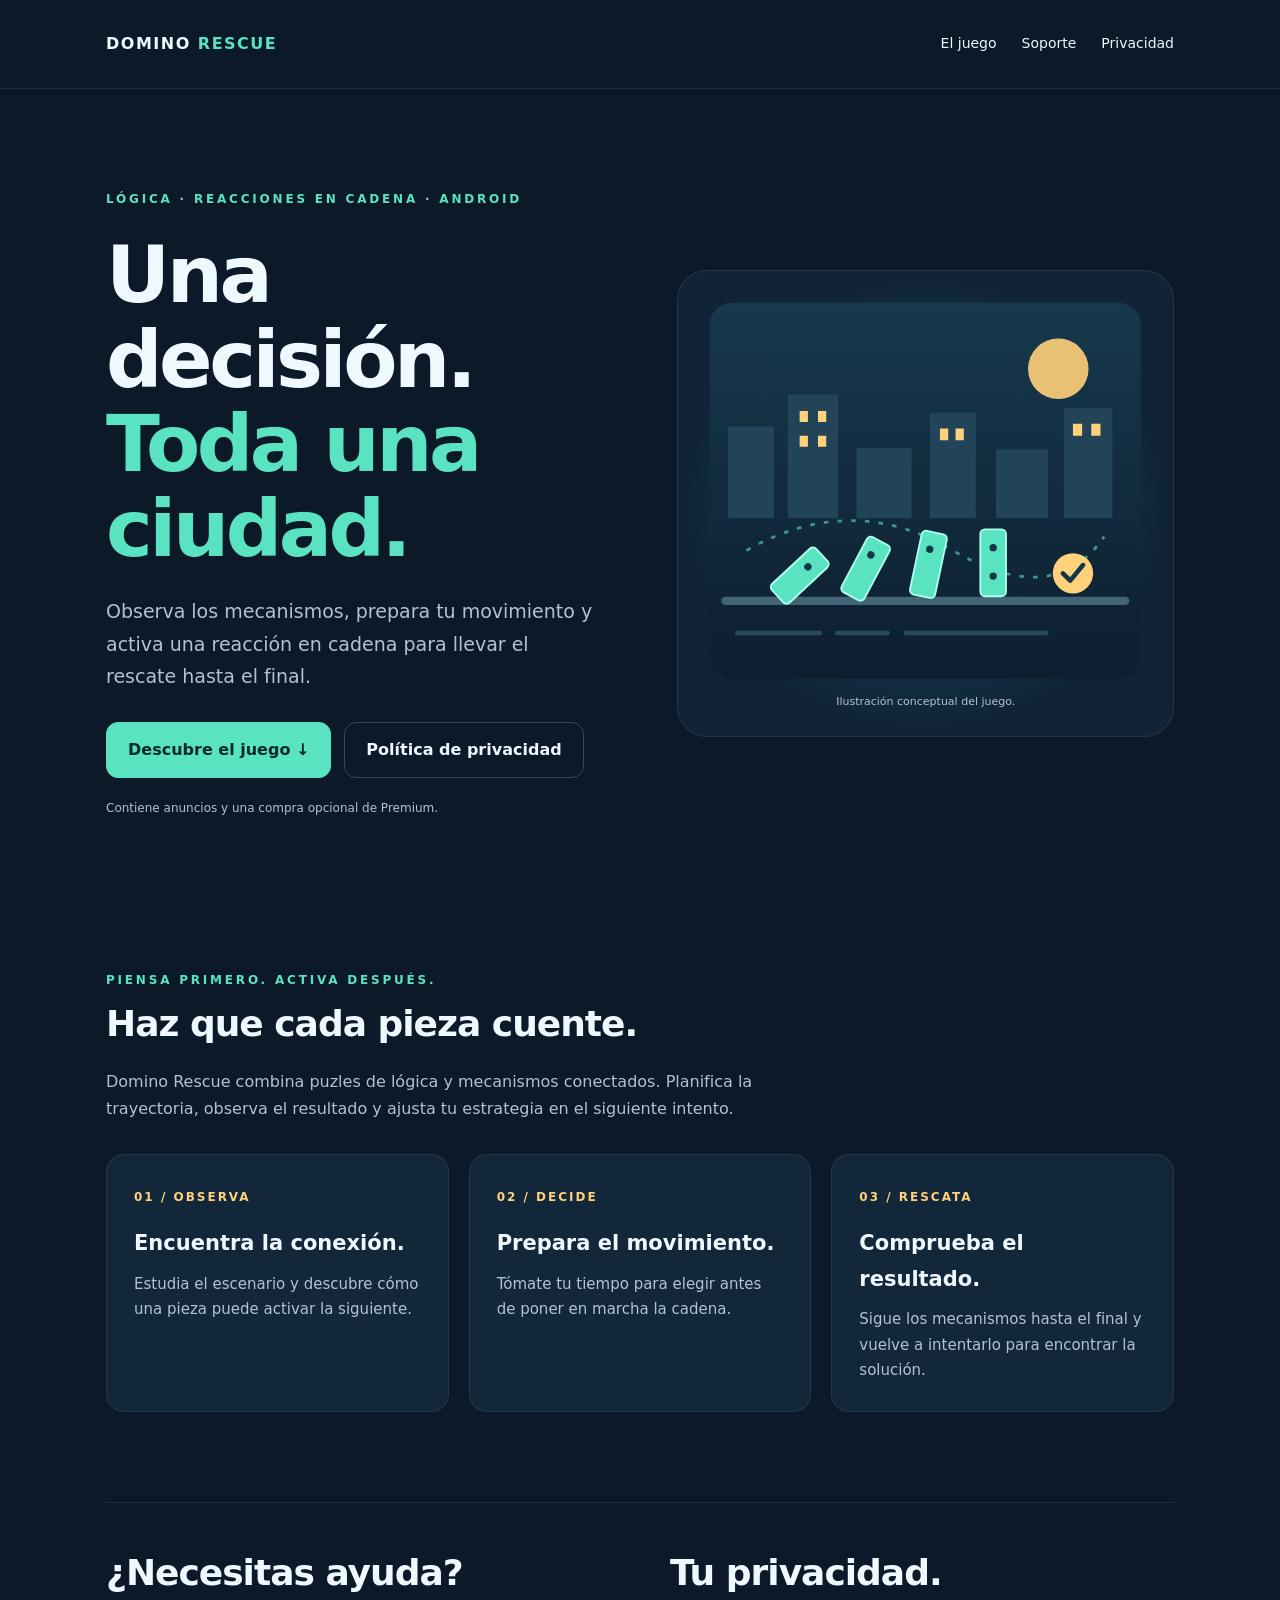
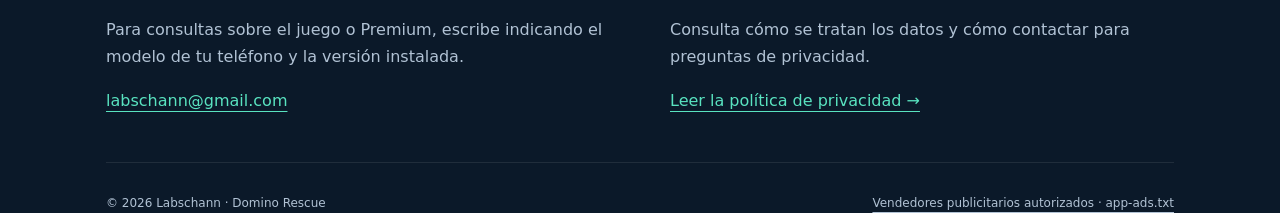
==== domino-rescue/index.html @ 5dbc419d "Publish Domino Rescue developer website with privacy and app-ads links" ====
<!doctype html>
<html lang="es">
<head>
<meta charset="utf-8"><meta name="viewport" content="width=device-width,initial-scale=1">
<title>Domino Rescue · Una decisión. Toda una ciudad.</title>
<meta name="description" content="Descubre Domino Rescue: un juego de lógica y reacciones en cadena para Android. Planifica tu movimiento y activa el rescate.">
<meta name="theme-color" content="#0b1929">
<link rel="canonical" href="https://labschann.github.io/domino-rescue/">
<style>
:root{color-scheme:dark;--bg:#0b1929;--card:#13273b;--mint:#59e3c0;--gold:#ffd17a;--text:#eff7ff;--muted:#b1c2d4}
*{box-sizing:border-box}body{margin:0;background:var(--bg);color:var(--text);font:16px/1.7 system-ui,-apple-system,"Segoe UI",sans-serif}a{color:inherit;text-underline-offset:5px}a:focus-visible{outline:3px solid var(--gold);outline-offset:6px}.wrap{max-width:1120px;margin:auto;padding:0 26px}header{border-bottom:1px solid #ffffff16}nav{min-height:88px;display:flex;align-items:center;justify-content:space-between;gap:22px}.brand{text-decoration:none;font-weight:850;letter-spacing:1.5px}.brand span{color:var(--mint)}.navlinks{display:flex;gap:25px;font-size:14px}.navlinks a{text-decoration:none}.hero{display:grid;grid-template-columns:1.05fr 1fr;gap:50px;align-items:center;padding:88px 0 68px}.tag{color:var(--mint);text-transform:uppercase;font-size:12px;letter-spacing:2.8px;font-weight:750}h1{font-size:clamp(46px,6.3vw,79px);line-height:1.07;letter-spacing:-3.5px;margin:24px 0}h1 em{font-style:normal;color:var(--mint)}.lead{color:var(--muted);font-size:19px;max-width:490px}.actions{display:flex;flex-wrap:wrap;gap:13px;margin-top:30px}.btn{display:inline-block;text-decoration:none;background:var(--mint);color:#082a28;font-weight:750;border:1px solid var(--mint);border-radius:12px;padding:13px 21px}.btn.alt{background:transparent;color:var(--text);border-color:#ffffff30}.note{color:var(--muted);font-size:12px;margin-top:20px}.art{background:radial-gradient(ellipse at center,#1b4a59,#102337 70%);border:1px solid #ffffff16;border-radius:30px;padding:18px}.art svg{width:100%;height:auto;display:block}.art p{font-size:11px;text-align:center;color:var(--muted);margin:0 0 6px}.section{padding:60px 0}h2{font-size:36px;letter-spacing:-1px;line-height:1.2;margin:0 0 22px}.intro{color:var(--muted);max-width:650px}.grid{display:grid;grid-template-columns:repeat(3,1fr);gap:20px;margin-top:32px}.card{background:var(--card);padding:27px;border:1px solid #ffffff13;border-radius:18px}.number{color:var(--gold);font-size:12px;font-weight:800;letter-spacing:2px}.card h3{font-size:21px;margin:17px 0 10px}.card p{color:var(--muted);font-size:15px;margin:0}.support{border-block:1px solid #ffffff16;display:grid;grid-template-columns:1fr 1fr;gap:60px;padding:48px 0;margin:30px 0}.support p{color:var(--muted)}.support a{color:var(--mint)}footer{padding:22px 0 35px;color:var(--muted);font-size:12px;display:flex;justify-content:space-between;flex-wrap:wrap;gap:20px}.skip{position:absolute;top:-80px;left:16px;background:white;color:black;padding:12px}.skip:focus{top:10px}
@media(max-width:760px){.hero{grid-template-columns:1fr;padding:48px 0 30px;gap:30px}h1{letter-spacing:-2px}.grid,.support{grid-template-columns:1fr}.support{gap:25px}.navlinks{gap:16px;font-size:12px}.brand{font-size:13px}.section{padding:38px 0}.art{max-width:500px;width:100%;margin:auto}h2{font-size:30px}}
</style>
</head>
<body>
<a class="skip" href="#contenido">Ir al contenido</a>
<header><nav class="wrap" aria-label="Navegación principal"><a class="brand" href="./">DOMINO <span>RESCUE</span></a><div class="navlinks"><a href="#juego">El juego</a><a href="#soporte">Soporte</a><a href="https://labschann.github.io/domino-rescue-privacidad/">Privacidad</a></div></nav></header>
<main id="contenido" class="wrap">
<section class="hero"><div><p class="tag">Lógica · Reacciones en cadena · Android</p><h1>Una decisión.<br><em>Toda una ciudad.</em></h1><p class="lead">Observa los mecanismos, prepara tu movimiento y activa una reacción en cadena para llevar el rescate hasta el final.</p><div class="actions"><a class="btn" href="#juego">Descubre el juego ↓</a><a class="btn alt" href="https://labschann.github.io/domino-rescue-privacidad/">Política de privacidad</a></div><p class="note">Contiene anuncios y una compra opcional de Premium.</p></div>
<div class="art"><svg viewBox="0 0 500 440" role="img" aria-labelledby="art-title"><title id="art-title">Ilustración de una cadena de dominós que ilumina una ciudad</title><defs><linearGradient id="sky" x2="0" y2="1"><stop stop-color="#17394d"/><stop offset="1" stop-color="#0d1e30"/></linearGradient></defs><rect x="15" y="15" width="470" height="410" rx="24" fill="url(#sky)"/><circle cx="395" cy="87" r="33" fill="#ffd17a" opacity=".9"/><g fill="#224458"><path d="M35 250V150h50v100h15V115h55v135h20V173h60v77h20V135h50v115h22V175h57v75h17V130h53v120z"/></g><g fill="#ffd17a"><path d="M113 133h9v12h-9zm20 0h9v12h-9zm-20 27h9v12h-9zm20 0h9v12h-9zm133-8h9v13h-9zm17 0h9v13h-9zm128-5h10v13h-10zm20 0h10v13h-10z"/></g><path d="M32 340H468" stroke="#426575" stroke-width="9" stroke-linecap="round"/><path d="M55 285Q170 220 280 285T445 270" fill="none" stroke="#59e3c0" stroke-width="3" stroke-dasharray="5 10" opacity=".6"/><g fill="#59e3c0" stroke="#b0ffeb" stroke-width="2"><rect x="75" y="269" width="28" height="66" rx="5" transform="rotate(47 89 335)"/><rect x="155" y="267" width="28" height="68" rx="5" transform="rotate(28 169 335)"/><rect x="232" y="264" width="28" height="71" rx="5" transform="rotate(12 246 335)"/><rect x="310" y="262" width="28" height="73" rx="5"/></g><g fill="#12364a"><circle cx="88" cy="289" r="4" transform="rotate(47 89 335)"/><circle cx="167" cy="285" r="4" transform="rotate(28 169 335)"/><circle cx="244" cy="283" r="4" transform="rotate(12 246 335)"/><circle cx="324" cy="282" r="4"/><circle cx="324" cy="313" r="4"/></g><circle cx="411" cy="310" r="22" fill="#ffd17a"/><path d="m400 310 8 8 14-17" fill="none" stroke="#12364a" stroke-width="5" stroke-linecap="round" stroke-linejoin="round"/><path d="M45 375h90m19 0h55m20 0h153" stroke="#284b5b" stroke-width="5" stroke-linecap="round"/></svg><p>Ilustración conceptual del juego.</p></div></section>
<section id="juego" class="section"><p class="tag">Piensa primero. Activa después.</p><h2>Haz que cada pieza cuente.</h2><p class="intro">Domino Rescue combina puzles de lógica y mecanismos conectados. Planifica la trayectoria, observa el resultado y ajusta tu estrategia en el siguiente intento.</p><div class="grid"><article class="card"><span class="number">01 / OBSERVA</span><h3>Encuentra la conexión.</h3><p>Estudia el escenario y descubre cómo una pieza puede activar la siguiente.</p></article><article class="card"><span class="number">02 / DECIDE</span><h3>Prepara el movimiento.</h3><p>Tómate tu tiempo para elegir antes de poner en marcha la cadena.</p></article><article class="card"><span class="number">03 / RESCATA</span><h3>Comprueba el resultado.</h3><p>Sigue los mecanismos hasta el final y vuelve a intentarlo para encontrar la solución.</p></article></div></section>
<section id="soporte" class="support"><div><h2>¿Necesitas ayuda?</h2><p>Para consultas sobre el juego o Premium, escribe indicando el modelo de tu teléfono y la versión instalada.</p><a href="mailto:labschann@gmail.com">labschann@gmail.com</a></div><div><h2>Tu privacidad.</h2><p>Consulta cómo se tratan los datos y cómo contactar para preguntas de privacidad.</p><a href="https://labschann.github.io/domino-rescue-privacidad/">Leer la política de privacidad →</a></div></section>
</main><footer class="wrap"><span>© 2026 Labschann · Domino Rescue</span><a href="/app-ads.txt">Vendedores publicitarios autorizados · app-ads.txt</a></footer>
</body></html>
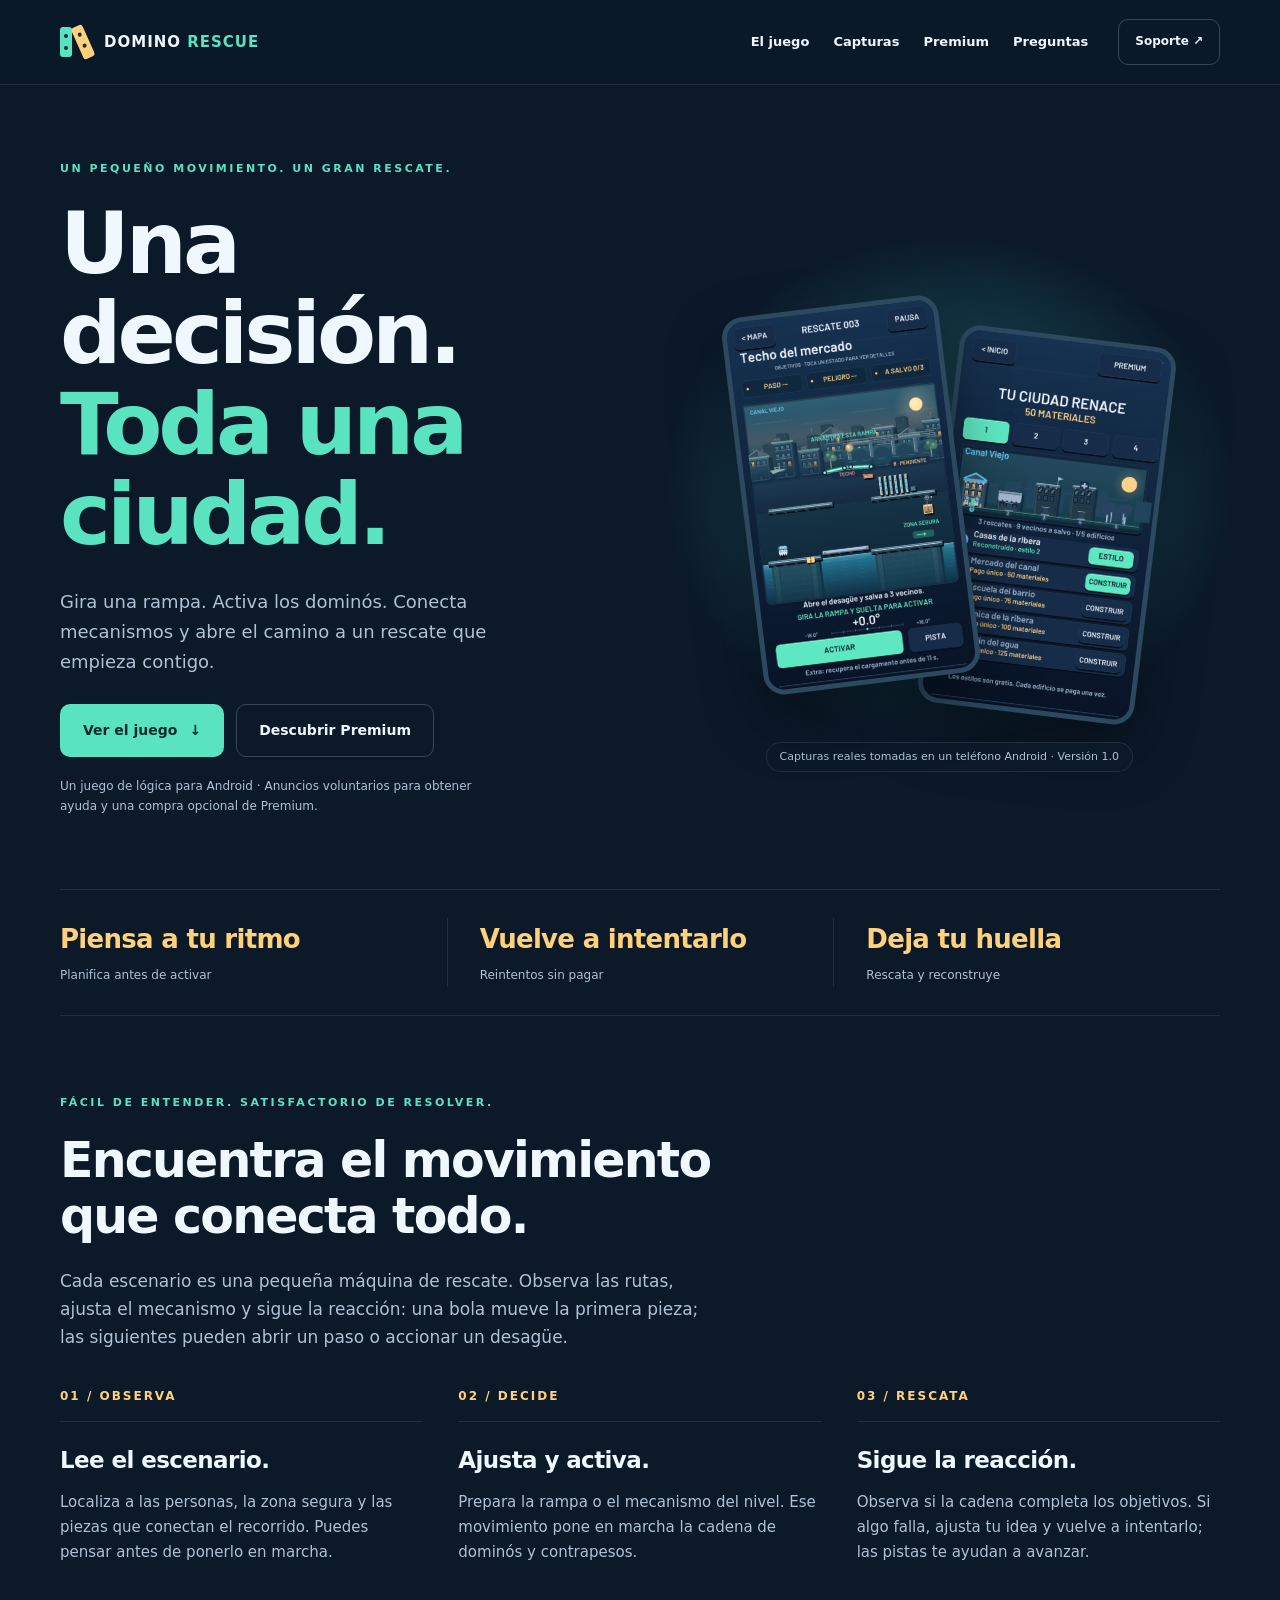
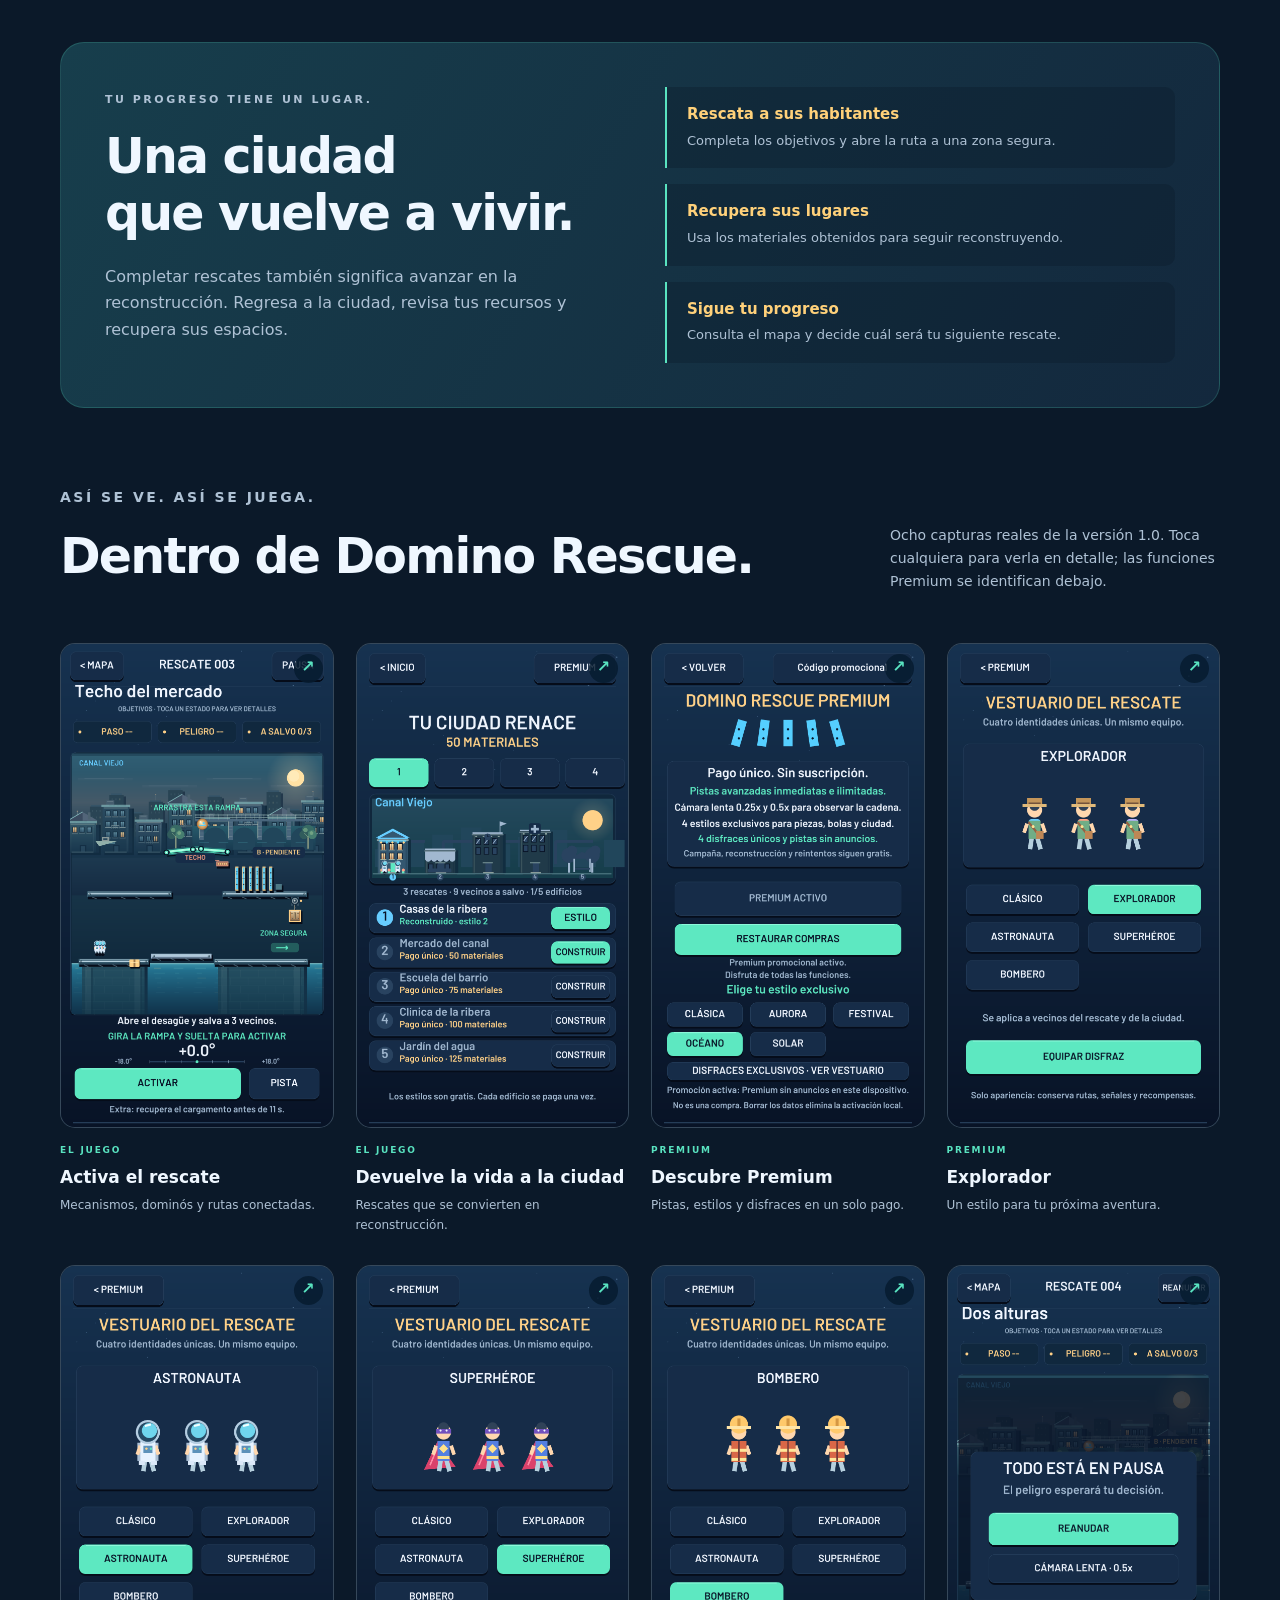
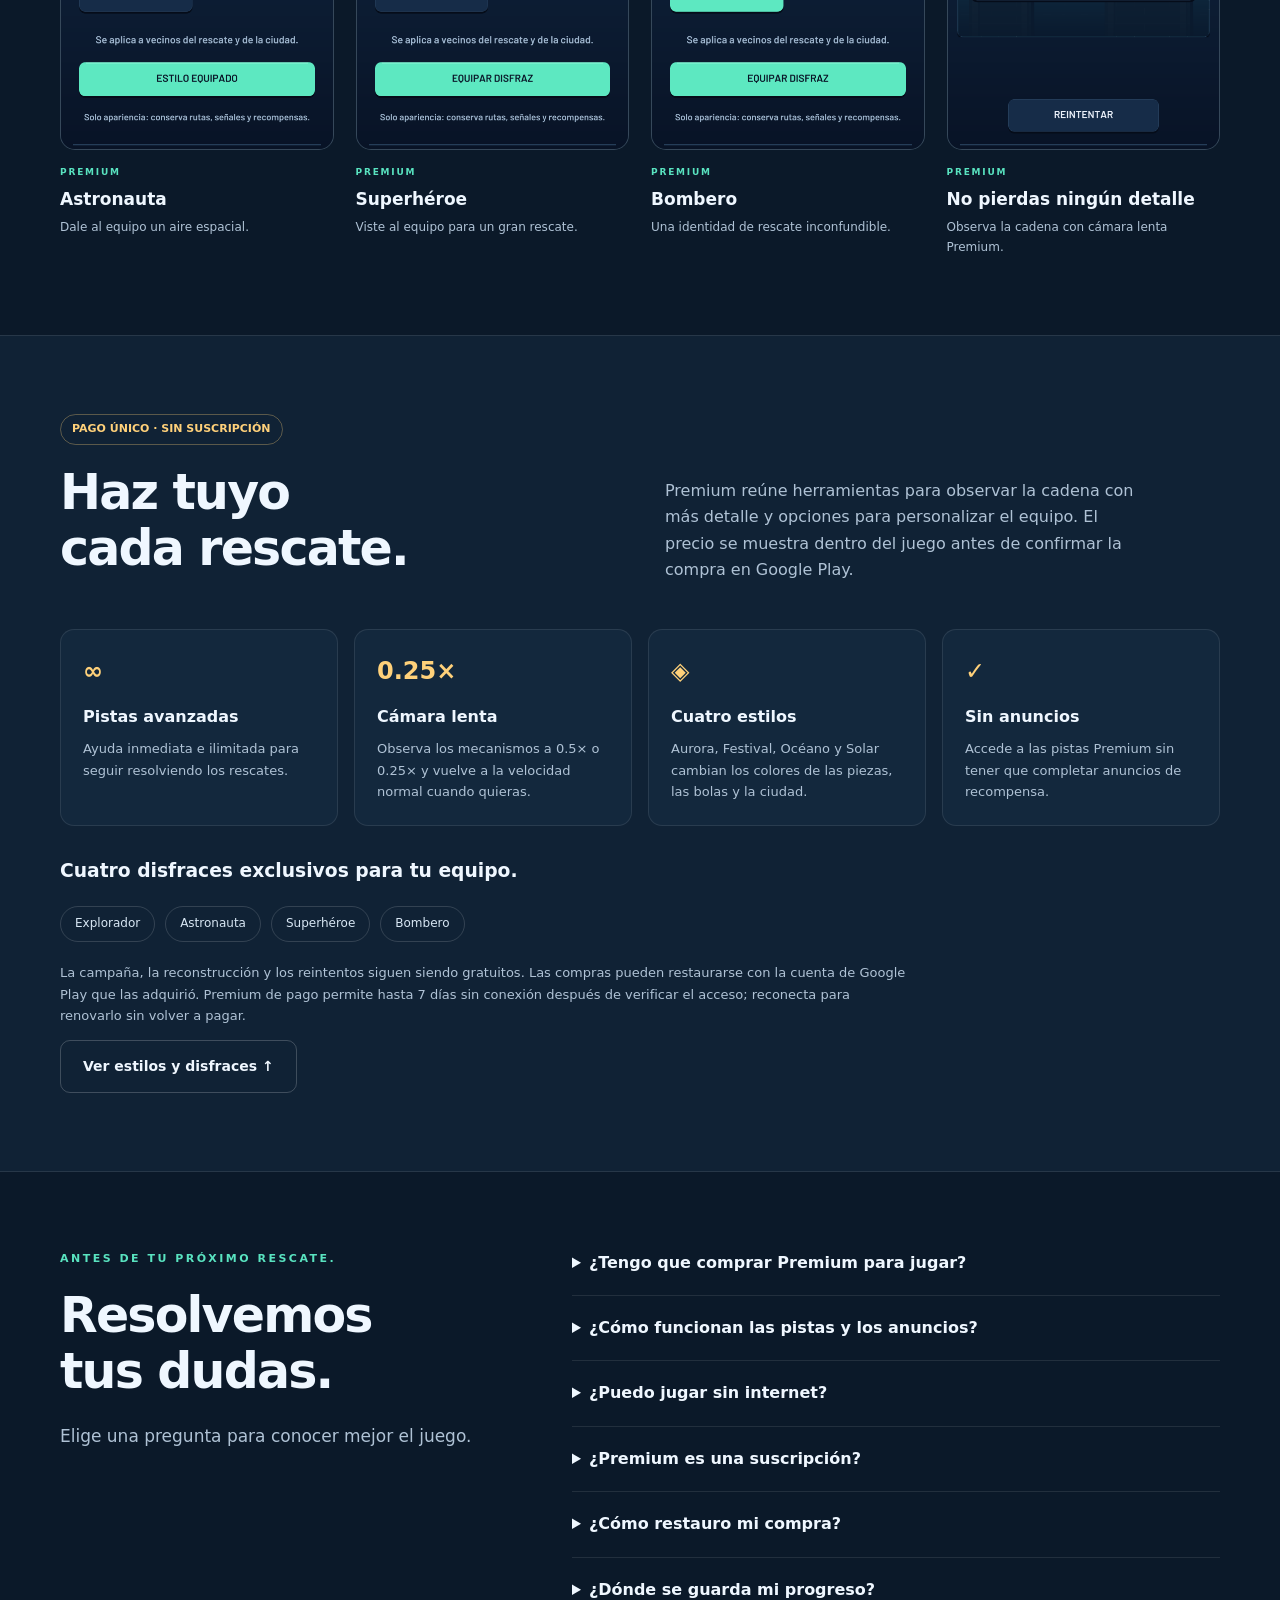
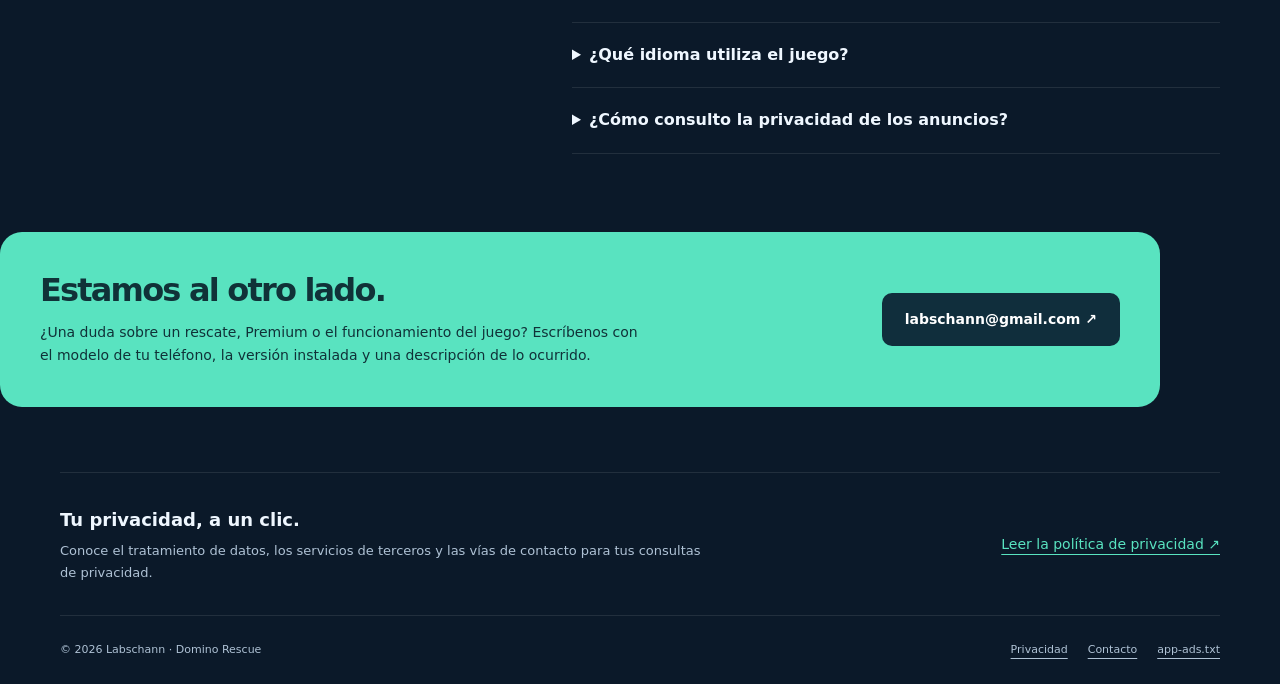
==== commit 3ba1e660: "Complete Domino Rescue website with eight real screenshots, Premium, support and FAQ" ====
--- a/domino-rescue/index.html
+++ b/domino-rescue/index.html
@@ -1,24 +1,37 @@
 <!doctype html>
-<html lang="es">
-<head>
-<meta charset="utf-8"><meta name="viewport" content="width=device-width,initial-scale=1">
+<html lang="es"><head><meta charset="utf-8"><meta name="viewport" content="width=device-width,initial-scale=1">
 <title>Domino Rescue · Una decisión. Toda una ciudad.</title>
-<meta name="description" content="Descubre Domino Rescue: un juego de lógica y reacciones en cadena para Android. Planifica tu movimiento y activa el rescate.">
-<meta name="theme-color" content="#0b1929">
-<link rel="canonical" href="https://labschann.github.io/domino-rescue/">
+<meta name="description" content="Conoce Domino Rescue para Android: puzles con reacciones en cadena, rescates y reconstrucción. Mira capturas reales y descubre sus estilos y disfraces Premium.">
+<meta name="theme-color" content="#0b1929"><link rel="canonical" href="https://labschann.github.io/domino-rescue/">
+<meta property="og:title" content="Domino Rescue · Una decisión. Toda una ciudad."><meta property="og:description" content="Planifica el movimiento. Activa la cadena. Completa el rescate."><meta property="og:type" content="website"><meta property="og:url" content="https://labschann.github.io/domino-rescue/"><meta property="og:image" content="https://labschann.github.io/domino-rescue/assets/01-rescate.png">
 <style>
-:root{color-scheme:dark;--bg:#0b1929;--card:#13273b;--mint:#59e3c0;--gold:#ffd17a;--text:#eff7ff;--muted:#b1c2d4}
-*{box-sizing:border-box}body{margin:0;background:var(--bg);color:var(--text);font:16px/1.7 system-ui,-apple-system,"Segoe UI",sans-serif}a{color:inherit;text-underline-offset:5px}a:focus-visible{outline:3px solid var(--gold);outline-offset:6px}.wrap{max-width:1120px;margin:auto;padding:0 26px}header{border-bottom:1px solid #ffffff16}nav{min-height:88px;display:flex;align-items:center;justify-content:space-between;gap:22px}.brand{text-decoration:none;font-weight:850;letter-spacing:1.5px}.brand span{color:var(--mint)}.navlinks{display:flex;gap:25px;font-size:14px}.navlinks a{text-decoration:none}.hero{display:grid;grid-template-columns:1.05fr 1fr;gap:50px;align-items:center;padding:88px 0 68px}.tag{color:var(--mint);text-transform:uppercase;font-size:12px;letter-spacing:2.8px;font-weight:750}h1{font-size:clamp(46px,6.3vw,79px);line-height:1.07;letter-spacing:-3.5px;margin:24px 0}h1 em{font-style:normal;color:var(--mint)}.lead{color:var(--muted);font-size:19px;max-width:490px}.actions{display:flex;flex-wrap:wrap;gap:13px;margin-top:30px}.btn{display:inline-block;text-decoration:none;background:var(--mint);color:#082a28;font-weight:750;border:1px solid var(--mint);border-radius:12px;padding:13px 21px}.btn.alt{background:transparent;color:var(--text);border-color:#ffffff30}.note{color:var(--muted);font-size:12px;margin-top:20px}.art{background:radial-gradient(ellipse at center,#1b4a59,#102337 70%);border:1px solid #ffffff16;border-radius:30px;padding:18px}.art svg{width:100%;height:auto;display:block}.art p{font-size:11px;text-align:center;color:var(--muted);margin:0 0 6px}.section{padding:60px 0}h2{font-size:36px;letter-spacing:-1px;line-height:1.2;margin:0 0 22px}.intro{color:var(--muted);max-width:650px}.grid{display:grid;grid-template-columns:repeat(3,1fr);gap:20px;margin-top:32px}.card{background:var(--card);padding:27px;border:1px solid #ffffff13;border-radius:18px}.number{color:var(--gold);font-size:12px;font-weight:800;letter-spacing:2px}.card h3{font-size:21px;margin:17px 0 10px}.card p{color:var(--muted);font-size:15px;margin:0}.support{border-block:1px solid #ffffff16;display:grid;grid-template-columns:1fr 1fr;gap:60px;padding:48px 0;margin:30px 0}.support p{color:var(--muted)}.support a{color:var(--mint)}footer{padding:22px 0 35px;color:var(--muted);font-size:12px;display:flex;justify-content:space-between;flex-wrap:wrap;gap:20px}.skip{position:absolute;top:-80px;left:16px;background:white;color:black;padding:12px}.skip:focus{top:10px}
-@media(max-width:760px){.hero{grid-template-columns:1fr;padding:48px 0 30px;gap:30px}h1{letter-spacing:-2px}.grid,.support{grid-template-columns:1fr}.support{gap:25px}.navlinks{gap:16px;font-size:12px}.brand{font-size:13px}.section{padding:38px 0}.art{max-width:500px;width:100%;margin:auto}h2{font-size:30px}}
-</style>
-</head>
-<body>
-<a class="skip" href="#contenido">Ir al contenido</a>
-<header><nav class="wrap" aria-label="Navegación principal"><a class="brand" href="./">DOMINO <span>RESCUE</span></a><div class="navlinks"><a href="#juego">El juego</a><a href="#soporte">Soporte</a><a href="https://labschann.github.io/domino-rescue-privacidad/">Privacidad</a></div></nav></header>
-<main id="contenido" class="wrap">
-<section class="hero"><div><p class="tag">Lógica · Reacciones en cadena · Android</p><h1>Una decisión.<br><em>Toda una ciudad.</em></h1><p class="lead">Observa los mecanismos, prepara tu movimiento y activa una reacción en cadena para llevar el rescate hasta el final.</p><div class="actions"><a class="btn" href="#juego">Descubre el juego ↓</a><a class="btn alt" href="https://labschann.github.io/domino-rescue-privacidad/">Política de privacidad</a></div><p class="note">Contiene anuncios y una compra opcional de Premium.</p></div>
-<div class="art"><svg viewBox="0 0 500 440" role="img" aria-labelledby="art-title"><title id="art-title">Ilustración de una cadena de dominós que ilumina una ciudad</title><defs><linearGradient id="sky" x2="0" y2="1"><stop stop-color="#17394d"/><stop offset="1" stop-color="#0d1e30"/></linearGradient></defs><rect x="15" y="15" width="470" height="410" rx="24" fill="url(#sky)"/><circle cx="395" cy="87" r="33" fill="#ffd17a" opacity=".9"/><g fill="#224458"><path d="M35 250V150h50v100h15V115h55v135h20V173h60v77h20V135h50v115h22V175h57v75h17V130h53v120z"/></g><g fill="#ffd17a"><path d="M113 133h9v12h-9zm20 0h9v12h-9zm-20 27h9v12h-9zm20 0h9v12h-9zm133-8h9v13h-9zm17 0h9v13h-9zm128-5h10v13h-10zm20 0h10v13h-10z"/></g><path d="M32 340H468" stroke="#426575" stroke-width="9" stroke-linecap="round"/><path d="M55 285Q170 220 280 285T445 270" fill="none" stroke="#59e3c0" stroke-width="3" stroke-dasharray="5 10" opacity=".6"/><g fill="#59e3c0" stroke="#b0ffeb" stroke-width="2"><rect x="75" y="269" width="28" height="66" rx="5" transform="rotate(47 89 335)"/><rect x="155" y="267" width="28" height="68" rx="5" transform="rotate(28 169 335)"/><rect x="232" y="264" width="28" height="71" rx="5" transform="rotate(12 246 335)"/><rect x="310" y="262" width="28" height="73" rx="5"/></g><g fill="#12364a"><circle cx="88" cy="289" r="4" transform="rotate(47 89 335)"/><circle cx="167" cy="285" r="4" transform="rotate(28 169 335)"/><circle cx="244" cy="283" r="4" transform="rotate(12 246 335)"/><circle cx="324" cy="282" r="4"/><circle cx="324" cy="313" r="4"/></g><circle cx="411" cy="310" r="22" fill="#ffd17a"/><path d="m400 310 8 8 14-17" fill="none" stroke="#12364a" stroke-width="5" stroke-linecap="round" stroke-linejoin="round"/><path d="M45 375h90m19 0h55m20 0h153" stroke="#284b5b" stroke-width="5" stroke-linecap="round"/></svg><p>Ilustración conceptual del juego.</p></div></section>
-<section id="juego" class="section"><p class="tag">Piensa primero. Activa después.</p><h2>Haz que cada pieza cuente.</h2><p class="intro">Domino Rescue combina puzles de lógica y mecanismos conectados. Planifica la trayectoria, observa el resultado y ajusta tu estrategia en el siguiente intento.</p><div class="grid"><article class="card"><span class="number">01 / OBSERVA</span><h3>Encuentra la conexión.</h3><p>Estudia el escenario y descubre cómo una pieza puede activar la siguiente.</p></article><article class="card"><span class="number">02 / DECIDE</span><h3>Prepara el movimiento.</h3><p>Tómate tu tiempo para elegir antes de poner en marcha la cadena.</p></article><article class="card"><span class="number">03 / RESCATA</span><h3>Comprueba el resultado.</h3><p>Sigue los mecanismos hasta el final y vuelve a intentarlo para encontrar la solución.</p></article></div></section>
-<section id="soporte" class="support"><div><h2>¿Necesitas ayuda?</h2><p>Para consultas sobre el juego o Premium, escribe indicando el modelo de tu teléfono y la versión instalada.</p><a href="mailto:labschann@gmail.com">labschann@gmail.com</a></div><div><h2>Tu privacidad.</h2><p>Consulta cómo se tratan los datos y cómo contactar para preguntas de privacidad.</p><a href="https://labschann.github.io/domino-rescue-privacidad/">Leer la política de privacidad →</a></div></section>
-</main><footer class="wrap"><span>© 2026 Labschann · Domino Rescue</span><a href="/app-ads.txt">Vendedores publicitarios autorizados · app-ads.txt</a></footer>
-</body></html>
+:root{color-scheme:dark;--bg:#0b1929;--card:#13283d;--mint:#59e3c0;--gold:#ffd17a;--ink:#eff7ff;--muted:#afc2d5;--line:#ffffff18}
+*{box-sizing:border-box}html{scroll-behavior:smooth;scroll-padding-top:100px}body{margin:0;background:var(--bg);color:var(--ink);font:16px/1.65 system-ui,-apple-system,"Segoe UI",sans-serif}a{color:inherit;text-underline-offset:5px}button{font:inherit}a:focus-visible,button:focus-visible,summary:focus-visible{outline:3px solid var(--gold);outline-offset:5px}.wrap{width:min(1160px,calc(100% - 56px));margin:auto}header{border-bottom:1px solid var(--line);position:sticky;top:0;background:#0b1929f5;z-index:10}.nav{min-height:84px;display:flex;align-items:center;gap:30px}.brand{display:flex;align-items:center;gap:12px;text-decoration:none;font-weight:850;font-size:15px;letter-spacing:1px;white-space:nowrap}.mark{width:32px;height:37px;display:flex;gap:5px;align-items:center}.mark i{width:12px;height:30px;border-radius:3px;background:var(--mint);position:relative}.mark i:after{content:"";position:absolute;top:7px;left:4px;width:4px;height:4px;border-radius:50%;background:#122e3f;box-shadow:0 12px #122e3f}.mark i:last-child{background:var(--gold);transform:rotate(-24deg);height:34px}.brand b{color:var(--mint)}.navlinks{display:flex;gap:24px;margin-left:auto;font-size:13px;font-weight:650}.navlinks a{text-decoration:none}.navlinks a:hover{color:var(--mint)}.nav .btn{padding:9px 16px;font-size:12px}.btn{display:inline-flex;align-items:center;justify-content:center;gap:12px;background:var(--mint);color:#082b2b;text-decoration:none;padding:14px 22px;border-radius:10px;font-size:14px;font-weight:800;border:1px solid transparent;min-height:46px;transition:transform .2s}.btn:hover{transform:translateY(-2px)}.btn.alt{background:transparent;color:var(--ink);border-color:#ffffff32}.hero{padding:75px 0 60px;display:grid;grid-template-columns:1.05fr 1fr;gap:50px;align-items:center}.eyebrow{color:var(--mint);font-size:11px;font-weight:800;text-transform:uppercase;letter-spacing:2.5px;margin:0 0 20px}h1{font-size:clamp(50px,6.8vw,86px);letter-spacing:-4px;line-height:1.05;margin:0 0 28px}h1 span{color:var(--mint)}.lead{color:var(--muted);font-size:18px;max-width:475px}.actions{display:flex;gap:12px;flex-wrap:wrap;margin-top:28px}.fine{font-size:12px;color:var(--muted);margin-top:20px;max-width:450px}.hero-art{position:relative;display:flex;align-items:center;justify-content:center;min-height:555px;isolation:isolate}.hero-art:before{content:"";position:absolute;inset:22px -10px 35px;background:radial-gradient(ellipse,#215b60 0,#123443 48%,transparent 72%);z-index:-1}.phone{border:5px solid #2c4960;border-radius:21px;overflow:hidden;box-shadow:0 25px 60px #0006;display:block;background:#102a3b}.phone img{display:block;width:100%;height:auto}.hero-art .one{width:218px;transform:rotate(-7deg);z-index:1}.hero-art .two{width:218px;transform:rotate(7deg);margin-left:-22px;margin-top:60px}.art-label{position:absolute;bottom:0;font-size:11px;color:var(--muted);border:1px solid var(--line);padding:5px 13px;border-radius:30px;background:var(--bg)}.facts{display:grid;grid-template-columns:repeat(3,1fr);border-block:1px solid var(--line);padding:28px 0}.facts div{padding-left:32px;border-left:1px solid var(--line)}.facts div:first-child{padding-left:0;border:0}.facts b{display:block;color:var(--gold);font-size:26px;letter-spacing:-.7px}.facts span{color:var(--muted);font-size:12px}.section{padding:78px 0}h2{font-size:clamp(32px,4vw,49px);line-height:1.15;letter-spacing:-1.8px;margin:0 0 22px}.intro{color:var(--muted);font-size:17px;max-width:660px}.steps{display:grid;grid-template-columns:repeat(3,1fr);gap:35px;margin-top:36px}.step .num{color:var(--gold);font-size:12px;letter-spacing:2px;font-weight:800;border-bottom:1px solid var(--line);padding-bottom:14px}.step h3{font-size:23px;letter-spacing:-.6px;margin:20px 0 10px}.step p{color:var(--muted);font-size:15px;margin:0}.city{background:linear-gradient(120deg,#173e4c,#13283d);border:1px solid #59e3c030;border-radius:24px;padding:44px;display:grid;grid-template-columns:1fr 1fr;gap:50px;align-items:center}.city p{color:var(--muted)}.city .list{display:grid;gap:16px}.city .list div{padding:15px 20px;background:#0b192955;border-left:2px solid var(--mint);border-radius:0 10px 10px 0}.city strong{color:var(--gold);display:block;font-size:15px}.city .list span{font-size:13px;color:var(--muted)}.gallery-header{display:flex;align-items:end;justify-content:space-between;gap:30px}.gallery-header p{max-width:330px;color:var(--muted);font-size:14px}.gallery{display:grid;grid-template-columns:repeat(4,minmax(0,1fr));gap:30px 22px;margin-top:36px}.gallery figure{margin:0;min-width:0}.shot{display:block;position:relative;border-radius:15px;border:1px solid #ffffff26;overflow:hidden;background:var(--card);transition:transform .2s;cursor:zoom-in}.shot:hover{transform:translateY(-5px)}.shot img{width:100%;height:auto;display:block;aspect-ratio:9/16}.zoom{position:absolute;right:10px;top:10px;width:29px;height:29px;border-radius:50%;background:#071c30d9;text-align:center;color:var(--mint);font-weight:800}.gallery small{display:block;color:var(--mint);font-size:9px;letter-spacing:1.8px;font-weight:800;margin-top:15px}.gallery h3{font-size:17px;margin:5px 0}.gallery p{font-size:12px;color:var(--muted);margin:0}.premium-band{background:#102235;border-block:1px solid var(--line)}.premium-head{display:grid;grid-template-columns:1fr 1fr;gap:50px;align-items:end}.premium-head p{color:var(--muted);max-width:480px}.pill{display:inline-block;font-size:11px;font-weight:750;border:1px solid #ffd17a50;color:var(--gold);padding:5px 11px;border-radius:30px;margin-bottom:20px}.benefits{display:grid;grid-template-columns:repeat(4,1fr);gap:16px;margin:30px 0}.benefit{border:1px solid var(--line);border-radius:14px;background:var(--card);padding:22px}.benefit .symbol{color:var(--gold);font-weight:800;font-size:24px}.benefit h3{font-size:16px;margin:12px 0 8px}.benefit p{font-size:13px;color:var(--muted);margin:0}.costumes{display:flex;gap:10px;flex-wrap:wrap;margin:20px 0}.costumes span{border:1px solid #ffffff25;padding:7px 14px;border-radius:30px;font-size:12px;color:#d8e7f4}.premium-note{font-size:13px;color:var(--muted);max-width:850px}.faq{display:grid;grid-template-columns:.8fr 1.2fr;gap:80px}.faq details{padding:19px 0;border-bottom:1px solid var(--line)}.faq details:first-child{padding-top:0}.faq summary{cursor:pointer;font-weight:650;font-size:16px}.faq details p{color:var(--muted);font-size:14px;padding-right:15px}.support{background:var(--mint);color:#103238;border-radius:22px;padding:40px;display:flex;justify-content:space-between;align-items:center;gap:35px;margin:0 0 65px}.support h2{font-size:32px;margin-bottom:12px}.support p{font-size:14px;max-width:600px;margin:0}.support .btn{background:#102e3c;color:white;white-space:nowrap}.privacy{padding:32px 0;border-top:1px solid var(--line);display:flex;justify-content:space-between;gap:30px;align-items:center}.privacy h3{font-size:18px;margin:0 0 6px}.privacy p{font-size:13px;color:var(--muted);max-width:650px;margin:0}.privacy a{color:var(--mint);font-size:14px;white-space:nowrap}footer{padding:25px 0;border-top:1px solid var(--line);color:var(--muted);font-size:11px;display:flex;justify-content:space-between;gap:20px;flex-wrap:wrap}.footlinks{display:flex;gap:20px}.skip{position:fixed;top:-80px;left:16px;z-index:30;background:white;color:black;padding:12px}.skip:focus{top:10px}dialog{max-width:95vw;max-height:95dvh;border:1px solid #ffffff30;border-radius:16px;background:var(--bg);color:var(--ink);padding:14px;box-shadow:0 30px 100px #0008}dialog::backdrop{background:#020b16e8}.dialog-top{display:flex;justify-content:space-between;gap:20px;align-items:center;margin-bottom:10px;font-size:13px}.dialog-top button{background:var(--card);color:var(--ink);border:1px solid var(--line);border-radius:8px;min-width:44px;min-height:40px;cursor:pointer}dialog img{display:block;max-height:calc(90dvh - 65px);max-width:85vw;width:auto;border-radius:5px}
+@media(max-width:1000px){.hero{gap:22px}.hero-art .one,.hero-art .two{width:185px}.hero-art{min-height:475px}.navlinks{gap:17px}.nav{gap:20px}.benefits{grid-template-columns:repeat(2,1fr)}.city{gap:28px;padding:32px}.faq{gap:40px}}@media(max-width:760px){.wrap{width:calc(100% - 36px)}.nav{min-height:74px;flex-wrap:wrap;padding:15px 0;gap:12px}.navlinks{order:3;width:100%;justify-content:space-between;gap:10px;font-size:12px}.nav>.btn{margin-left:auto;min-height:36px;padding:6px 12px}.hero{grid-template-columns:1fr;padding:44px 0 32px;gap:18px}h1{font-size:clamp(48px,12vw,76px);letter-spacing:-2.5px}.lead{font-size:16px}.hero-art{width:100%;max-width:470px;margin:auto;min-height:530px}.hero-art .one,.hero-art .two{width:45%}.art-label{font-size:10px}.facts b{font-size:20px}.facts div{padding-left:17px}.facts span{font-size:11px}.section{padding:54px 0}.steps,.city,.premium-head,.faq{grid-template-columns:1fr}.steps{gap:27px}.city{padding:28px;gap:15px}.gallery-header{display:block}.gallery-header p{max-width:none}.gallery{grid-template-columns:repeat(2,minmax(0,1fr));gap:28px 14px}.gallery h3{font-size:15px}.premium-head{gap:0}.benefits{gap:12px}.benefit{padding:18px}.faq{gap:20px}.support{flex-direction:column;align-items:flex-start;padding:28px;gap:23px;margin-bottom:40px}.support .btn{white-space:normal;max-width:100%;word-break:break-word}.privacy{align-items:flex-start;flex-direction:column;gap:16px}.nav .brand{font-size:12px}.nav .btn{font-size:11px}.fine{font-size:11px}}@media(max-width:390px){.hero-art{min-height:450px}.brand{gap:9px}.facts b{font-size:18px}.benefits{grid-template-columns:1fr}.actions .btn{width:100%}}@media(prefers-reduced-motion:reduce){html{scroll-behavior:auto}*{transition:none!important}}
+</style></head>
+<body><a class="skip" href="#contenido">Ir al contenido</a>
+<header><nav class="wrap nav" aria-label="Navegación principal"><a href="./" class="brand"><span class="mark" aria-hidden="true"><i></i><i></i></span><span>DOMINO <b>RESCUE</b></span></a><div class="navlinks"><a href="#juego">El juego</a><a href="#capturas">Capturas</a><a href="#premium">Premium</a><a href="#preguntas">Preguntas</a></div><a class="btn alt" href="#soporte">Soporte ↗</a></nav></header>
+<main id="contenido">
+<div class="wrap"><section class="hero"><div><p class="eyebrow">Un pequeño movimiento. Un gran rescate.</p><h1>Una decisión.<br><span>Toda una<br>ciudad.</span></h1><p class="lead">Gira una rampa. Activa los dominós. Conecta mecanismos y abre el camino a un rescate que empieza contigo.</p><div class="actions"><a class="btn" href="#capturas">Ver el juego <span aria-hidden="true">↓</span></a><a class="btn alt" href="#premium">Descubrir Premium</a></div><p class="fine">Un juego de lógica para Android · Anuncios voluntarios para obtener ayuda y una compra opcional de Premium.</p></div><div class="hero-art" aria-label="Capturas reales de Domino Rescue"><div class="phone one"><img src="assets/01-rescate.png" width="1080" height="1920" alt="Rescate Techo del mercado: prepara la rampa para activar los dominós" fetchpriority="high"></div><div class="phone two"><img src="assets/02-ciudad.png" width="1080" height="1920" alt="La ciudad de Domino Rescue y sus lugares para reconstruir"></div><span class="art-label">Capturas reales tomadas en un teléfono Android · Versión 1.0</span></div></section><div class="facts"><div><b>Piensa a tu ritmo</b><span>Planifica antes de activar</span></div><div><b>Vuelve a intentarlo</b><span>Reintentos sin pagar</span></div><div><b>Deja tu huella</b><span>Rescata y reconstruye</span></div></div></div>
+<section id="juego" class="section wrap"><p class="eyebrow">Fácil de entender. Satisfactorio de resolver.</p><h2>Encuentra el movimiento<br>que conecta todo.</h2><p class="intro">Cada escenario es una pequeña máquina de rescate. Observa las rutas, ajusta el mecanismo y sigue la reacción: una bola mueve la primera pieza; las siguientes pueden abrir un paso o accionar un desagüe.</p><div class="steps"><article class="step"><div class="num">01 / OBSERVA</div><h3>Lee el escenario.</h3><p>Localiza a las personas, la zona segura y las piezas que conectan el recorrido. Puedes pensar antes de ponerlo en marcha.</p></article><article class="step"><div class="num">02 / DECIDE</div><h3>Ajusta y activa.</h3><p>Prepara la rampa o el mecanismo del nivel. Ese movimiento pone en marcha la cadena de dominós y contrapesos.</p></article><article class="step"><div class="num">03 / RESCATA</div><h3>Sigue la reacción.</h3><p>Observa si la cadena completa los objetivos. Si algo falla, ajusta tu idea y vuelve a intentarlo; las pistas te ayudan a avanzar.</p></article></div></section>
+<section class="wrap city" aria-labelledby="ciudad"><div><p class="eyebrow">Tu progreso tiene un lugar.</p><h2 id="ciudad">Una ciudad<br>que vuelve a vivir.</h2><p>Completar rescates también significa avanzar en la reconstrucción. Regresa a la ciudad, revisa tus recursos y recupera sus espacios.</p></div><div class="list"><div><strong>Rescata a sus habitantes</strong><span>Completa los objetivos y abre la ruta a una zona segura.</span></div><div><strong>Recupera sus lugares</strong><span>Usa los materiales obtenidos para seguir reconstruyendo.</span></div><div><strong>Sigue tu progreso</strong><span>Consulta el mapa y decide cuál será tu siguiente rescate.</span></div></div></section>
+<section id="capturas" class="section wrap"><div class="gallery-header"><div><p class="eyebrow">Así se ve. Así se juega.</p><h2>Dentro de Domino Rescue.</h2></div><p>Ocho capturas reales de la versión 1.0. Toca cualquiera para verla en detalle; las funciones Premium se identifican debajo.</p></div><div class="gallery"><figure><a class="shot" href="assets/01-rescate.png" data-caption="Activa el rescate" aria-label="Ampliar: Activa el rescate"><img src="assets/01-rescate.png" width="1080" height="1920" loading="lazy" decoding="async" alt="Escenario real Techo del mercado, con rampa, dominós y vecinos"><span class="zoom" aria-hidden="true">↗</span></a><figcaption><small>EL JUEGO</small><h3>Activa el rescate</h3><p>Mecanismos, dominós y rutas conectadas.</p></figcaption></figure>
+<figure><a class="shot" href="assets/02-ciudad.png" data-caption="Devuelve la vida a la ciudad" aria-label="Ampliar: Devuelve la vida a la ciudad"><img src="assets/02-ciudad.png" width="1080" height="1920" loading="lazy" decoding="async" alt="Pantalla real de reconstrucción de la ciudad"><span class="zoom" aria-hidden="true">↗</span></a><figcaption><small>EL JUEGO</small><h3>Devuelve la vida a la ciudad</h3><p>Rescates que se convierten en reconstrucción.</p></figcaption></figure>
+<figure><a class="shot" href="assets/03-premium-ventajas-y-estilos.png" data-caption="Descubre Premium" aria-label="Ampliar: Descubre Premium"><img src="assets/03-premium-ventajas-y-estilos.png" width="1080" height="1920" loading="lazy" decoding="async" alt="Pantalla real de las ventajas Premium"><span class="zoom" aria-hidden="true">↗</span></a><figcaption><small>PREMIUM</small><h3>Descubre Premium</h3><p>Pistas, estilos y disfraces en un solo pago.</p></figcaption></figure>
+<figure><a class="shot" href="assets/04-premium-explorador.png" data-caption="Explorador" aria-label="Ampliar: Explorador"><img src="assets/04-premium-explorador.png" width="1080" height="1920" loading="lazy" decoding="async" alt="Disfraz Premium Explorador en el vestuario"><span class="zoom" aria-hidden="true">↗</span></a><figcaption><small>PREMIUM</small><h3>Explorador</h3><p>Un estilo para tu próxima aventura.</p></figcaption></figure>
+<figure><a class="shot" href="assets/05-premium-astronauta.png" data-caption="Astronauta" aria-label="Ampliar: Astronauta"><img src="assets/05-premium-astronauta.png" width="1080" height="1920" loading="lazy" decoding="async" alt="Disfraz Premium Astronauta en el vestuario"><span class="zoom" aria-hidden="true">↗</span></a><figcaption><small>PREMIUM</small><h3>Astronauta</h3><p>Dale al equipo un aire espacial.</p></figcaption></figure>
+<figure><a class="shot" href="assets/06-premium-superheroe.png" data-caption="Superhéroe" aria-label="Ampliar: Superhéroe"><img src="assets/06-premium-superheroe.png" width="1080" height="1920" loading="lazy" decoding="async" alt="Disfraz Premium Superhéroe en el vestuario"><span class="zoom" aria-hidden="true">↗</span></a><figcaption><small>PREMIUM</small><h3>Superhéroe</h3><p>Viste al equipo para un gran rescate.</p></figcaption></figure>
+<figure><a class="shot" href="assets/07-premium-bombero.png" data-caption="Bombero" aria-label="Ampliar: Bombero"><img src="assets/07-premium-bombero.png" width="1080" height="1920" loading="lazy" decoding="async" alt="Disfraz Premium Bombero en el vestuario"><span class="zoom" aria-hidden="true">↗</span></a><figcaption><small>PREMIUM</small><h3>Bombero</h3><p>Una identidad de rescate inconfundible.</p></figcaption></figure>
+<figure><a class="shot" href="assets/08-premium-camara-lenta.png" data-caption="No pierdas ningún detalle" aria-label="Ampliar: No pierdas ningún detalle"><img src="assets/08-premium-camara-lenta.png" width="1080" height="1920" loading="lazy" decoding="async" alt="Control real de cámara lenta Premium"><span class="zoom" aria-hidden="true">↗</span></a><figcaption><small>PREMIUM</small><h3>No pierdas ningún detalle</h3><p>Observa la cadena con cámara lenta Premium.</p></figcaption></figure></div></section>
+<section id="premium" class="premium-band"><div class="section wrap"><div class="premium-head"><div><span class="pill">PAGO ÚNICO · SIN SUSCRIPCIÓN</span><h2>Haz tuyo<br>cada rescate.</h2></div><p>Premium reúne herramientas para observar la cadena con más detalle y opciones para personalizar el equipo. El precio se muestra dentro del juego antes de confirmar la compra en Google Play.</p></div><div class="benefits"><article class="benefit"><div class="symbol" aria-hidden="true">∞</div><h3>Pistas avanzadas</h3><p>Ayuda inmediata e ilimitada para seguir resolviendo los rescates.</p></article><article class="benefit"><div class="symbol" aria-hidden="true">0.25×</div><h3>Cámara lenta</h3><p>Observa los mecanismos a 0.5× o 0.25× y vuelve a la velocidad normal cuando quieras.</p></article><article class="benefit"><div class="symbol" aria-hidden="true">◈</div><h3>Cuatro estilos</h3><p>Aurora, Festival, Océano y Solar cambian los colores de las piezas, las bolas y la ciudad.</p></article><article class="benefit"><div class="symbol" aria-hidden="true">✓</div><h3>Sin anuncios</h3><p>Accede a las pistas Premium sin tener que completar anuncios de recompensa.</p></article></div><h3>Cuatro disfraces exclusivos para tu equipo.</h3><div class="costumes"><span>Explorador</span><span>Astronauta</span><span>Superhéroe</span><span>Bombero</span></div><p class="premium-note">La campaña, la reconstrucción y los reintentos siguen siendo gratuitos. Las compras pueden restaurarse con la cuenta de Google Play que las adquirió. Premium de pago permite hasta 7 días sin conexión después de verificar el acceso; reconecta para renovarlo sin volver a pagar.</p><a class="btn alt" href="#capturas">Ver estilos y disfraces ↑</a></div></section>
+<section id="preguntas" class="section wrap faq"><div><p class="eyebrow">Antes de tu próximo rescate.</p><h2>Resolvemos<br>tus dudas.</h2><p class="intro">Elige una pregunta para conocer mejor el juego.</p></div><div><details><summary>¿Tengo que comprar Premium para jugar?</summary><p>No. La campaña, la reconstrucción y los reintentos son gratuitos. Premium es una compra opcional para las ventajas y apariencias indicadas en esta página.</p></details><details><summary>¿Cómo funcionan las pistas y los anuncios?</summary><p>La primera pista es gratuita. Puedes obtener ayuda adicional al reintentar y, cuando esté disponible, completar voluntariamente un anuncio para recibir la pista avanzada. Premium ofrece pistas avanzadas inmediatas sin anuncios.</p></details><details><summary>¿Puedo jugar sin internet?</summary><p>Puedes jugar los rescates y usar la ayuda gratuita sin conexión. Los anuncios, las compras y su restauración requieren internet. El acceso Premium de pago necesita reconectarse periódicamente para renovar su verificación.</p></details><details><summary>¿Premium es una suscripción?</summary><p>No. Es un pago único gestionado por Google Play. Revisa el precio que aparece en el juego antes de confirmar la compra.</p></details><details><summary>¿Cómo restauro mi compra?</summary><p>Abre la pantalla Premium y pulsa «Restaurar compras» con conexión a internet y la misma cuenta de Google Play que utilizaste al comprar. Si necesitas ayuda, contacta con soporte sin enviar contraseñas ni datos bancarios.</p></details><details><summary>¿Dónde se guarda mi progreso?</summary><p>El progreso se guarda en el dispositivo. Tenlo en cuenta antes de borrar los datos de la aplicación o desinstalarla. Restaurar una compra Premium no equivale a recuperar el progreso de las partidas.</p></details><details><summary>¿Qué idioma utiliza el juego?</summary><p>La aplicación toma inicialmente el idioma del dispositivo y dispone de textos en español e inglés.</p></details><details><summary>¿Cómo consulto la privacidad de los anuncios?</summary><p>En los ajustes del juego encontrarás el acceso de privacidad de los anuncios para gestionar las opciones que estén disponibles en tu región. Puedes consultar también la política de privacidad desde el enlace al final de esta página.</p></details></div></section>
+<section id="soporte" class="wrap support"><div><h2>Estamos al otro lado.</h2><p>¿Una duda sobre un rescate, Premium o el funcionamiento del juego? Escríbenos con el modelo de tu teléfono, la versión instalada y una descripción de lo ocurrido.</p></div><a class="btn" href="mailto:labschann@gmail.com">labschann@gmail.com ↗</a></section>
+<section class="wrap privacy" aria-label="Privacidad"><div><h3>Tu privacidad, a un clic.</h3><p>Conoce el tratamiento de datos, los servicios de terceros y las vías de contacto para tus consultas de privacidad.</p></div><a href="https://labschann.github.io/domino-rescue-privacidad/">Leer la política de privacidad ↗</a></section>
+</main><footer class="wrap"><span>© 2026 Labschann · Domino Rescue</span><div class="footlinks"><a href="https://labschann.github.io/domino-rescue-privacidad/">Privacidad</a><a href="mailto:labschann@gmail.com">Contacto</a><a href="/app-ads.txt">app-ads.txt</a></div></footer>
+<dialog id="viewer" aria-labelledby="viewer-title"><div class="dialog-top"><span id="viewer-title">Captura del juego</span><button type="button" id="close-viewer" aria-label="Cerrar captura ampliada">✕</button></div><img id="viewer-image" alt=""></dialog>
+<script>
+const viewer=document.getElementById('viewer'),large=document.getElementById('viewer-image');
+document.querySelectorAll('.shot').forEach(link=>link.addEventListener('click',e=>{if(typeof viewer.showModal!=='function')return;e.preventDefault();large.src=link.href;large.alt=link.querySelector('img').alt;document.getElementById('viewer-title').textContent=link.dataset.caption;viewer.showModal()}));
+document.getElementById('close-viewer').addEventListener('click',()=>viewer.close());
+viewer.addEventListener('click',e=>{if(e.target!==viewer)return;const r=viewer.getBoundingClientRect();if(e.clientX<r.left||e.clientX>r.right||e.clientY<r.top||e.clientY>r.bottom)viewer.close()});
+</script></body></html>
